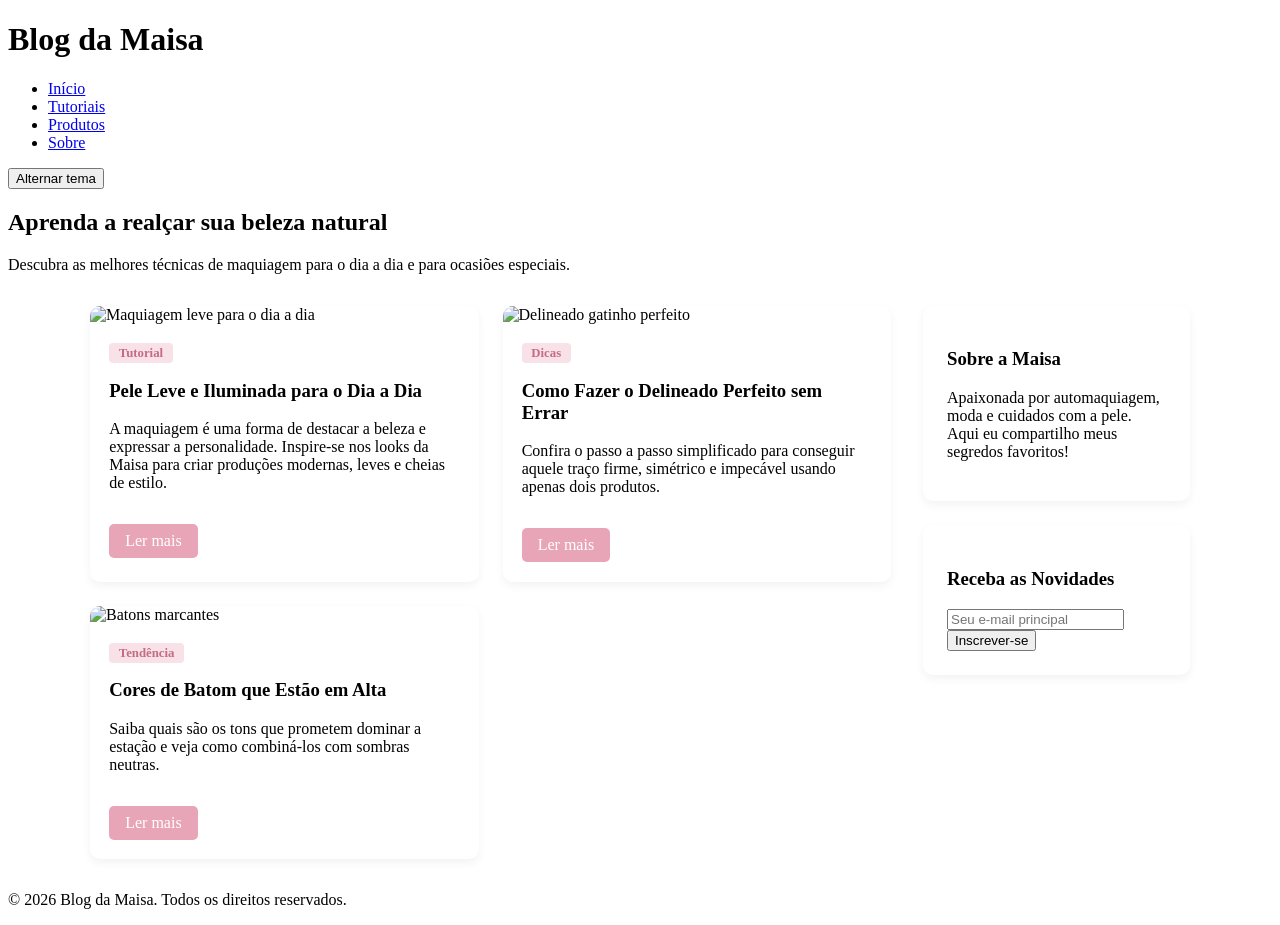
==== index.html @ 6157b51b "save" ====
<!DOCTYPE html>
<html lang="pt-br">
<head>
    <meta charset="UTF-8">
    <meta name="viewport" content="width=device-width, initial-scale=1.0">
    <title>Blog da Maisa - Dicas & Tendências de Maquiagem</title>
    <link rel="stylesheet" href="style.css">
</head>
<body>

    <header>
        <div class="logo">
            <h1>Blog da Maisa</h1>
        </div>
        <nav>
            <ul>
                <li><a href="#">Início</a></li>
                <li><a href="#">Tutoriais</a></li>
                <li><a href="#">Produtos</a></li>
                <li><a href="#">Sobre</a></li>
            </ul>
        </nav>
        <button id="theme-toggle">Alternar tema</button>
    </header>

    <section class="banner">
        <h2>Aprenda a realçar sua beleza natural</h2>
        <p>Descubra as melhores técnicas de maquiagem para o dia a dia e para ocasiões especiais.</p>
    </section>

    <main class="container">

        <section class="posts-grid">

            <article class="post-card">
                <img src="https://via.placeholder.com/400x250" alt="Maquiagem leve para o dia a dia">
                <div class="post-content">
                    <span class="tag">Tutorial</span>
                    <h3>Pele Leve e Iluminada para o Dia a Dia</h3>
                    <p>A maquiagem é uma forma de destacar a beleza e expressar a personalidade. Inspire-se nos looks da Maisa para criar produções modernas, leves e cheias de estilo.</p>
                    <a href="#" class="btn">Ler mais</a>
                </div>
            </article>

            <article class="post-card">
                <img src="https://via.placeholder.com/400x250" alt="Delineado gatinho perfeito">
                <div class="post-content">
                    <span class="tag">Dicas</span>
                    <h3>Como Fazer o Delineado Perfeito sem Errar</h3>
                    <p>Confira o passo a passo simplificado para conseguir aquele traço firme, simétrico e impecável usando apenas dois produtos.</p>
                    <a href="#" class="btn">Ler mais</a>
                </div>
            </article>

            <article class="post-card">
                <img src="https://via.placeholder.com/400x250" alt="Batons marcantes">
                <div class="post-content">
                    <span class="tag">Tendência</span>
                    <h3>Cores de Batom que Estão em Alta</h3>
                    <p>Saiba quais são os tons que prometem dominar a estação e veja como combiná-los com sombras neutras.</p>
                    <a href="#" class="btn">Ler mais</a>
                </div>
            </article>

        </section>

        <aside class="sidebar">
            <div class="widget">
                <h3>Sobre a Maisa</h3>
                <p>Apaixonada por automaquiagem, moda e cuidados com a pele. Aqui eu compartilho meus segredos favoritos!</p>
            </div>

            <div class="widget">
                <h3>Receba as Novidades</h3>
                <form class="newsletter-form">
                    <input type="email" placeholder="Seu e-mail principal" required>
                    <button type="submit">Inscrever-se</button>
                </form>
            </div>
        </aside>

    </main>

    <footer>
        <p>&copy; 2026 Blog da Maisa. Todos os direitos reservados.</p>
    </footer>
    <script>
        const toggleBtn = document.getElementById('theme-toggle')

        toggleBtn.addEventListener('click', () =>{
            document.body.classList.toggle('dark-mode');
        });
    </script>

</body>
</html>
---- style.css ----
/* Layout da página */
.container {
    display: flex;
    gap: 2rem;
    max-width: 1100px;
    width: 90%;
    margin: 2rem auto;
}

/* Grid dos Posts */
.posts-grid {
    display: grid;
    grid-template-columns: repeat(auto-fit, minmax(280px, 1fr));
    gap: 1.5rem;
    flex: 3;
}

.post-card {
    background: #fff;
    border-radius: 10px;
    overflow: hidden;
    box-shadow: 0 4px 10px rgba(0,0,0,0.05);
}

.post-card img {
    width: 100%;
    height: 180px;
    object-fit: cover;
}

.post-content {
    padding: 1.2rem;
}

.tag {
    background: #f8e1e7;
    color: #c46b85;
    padding: 0.2rem 0.6rem;
    font-size: 0.8rem;
    border-radius: 4px;
    font-weight: 600;
}

.btn {
    display: inline-block;
    margin-top: 1rem;
    background: #e8a5b8;
    color: #fff;
    padding: 0.5rem 1rem;
    text-decoration: none;
    border-radius: 5px;
}

/* Sidebar */
.sidebar {
    flex: 1;
    display: flex;
    flex-direction: column;
    gap: 1.5rem;
}

.widget {
    background: #fff;
    padding: 1.5rem;
    border-radius: 10px;
    box-shadow: 0 4px 10px rgba(0,0,0,0.05);
}

/* Responsividade para telas menores */
@media (max-width: 768px) {
    .container {
        flex-direction: column;
    }
}

body.dark-mode {
    background-color: #121212;
    color: #ffffff;
}
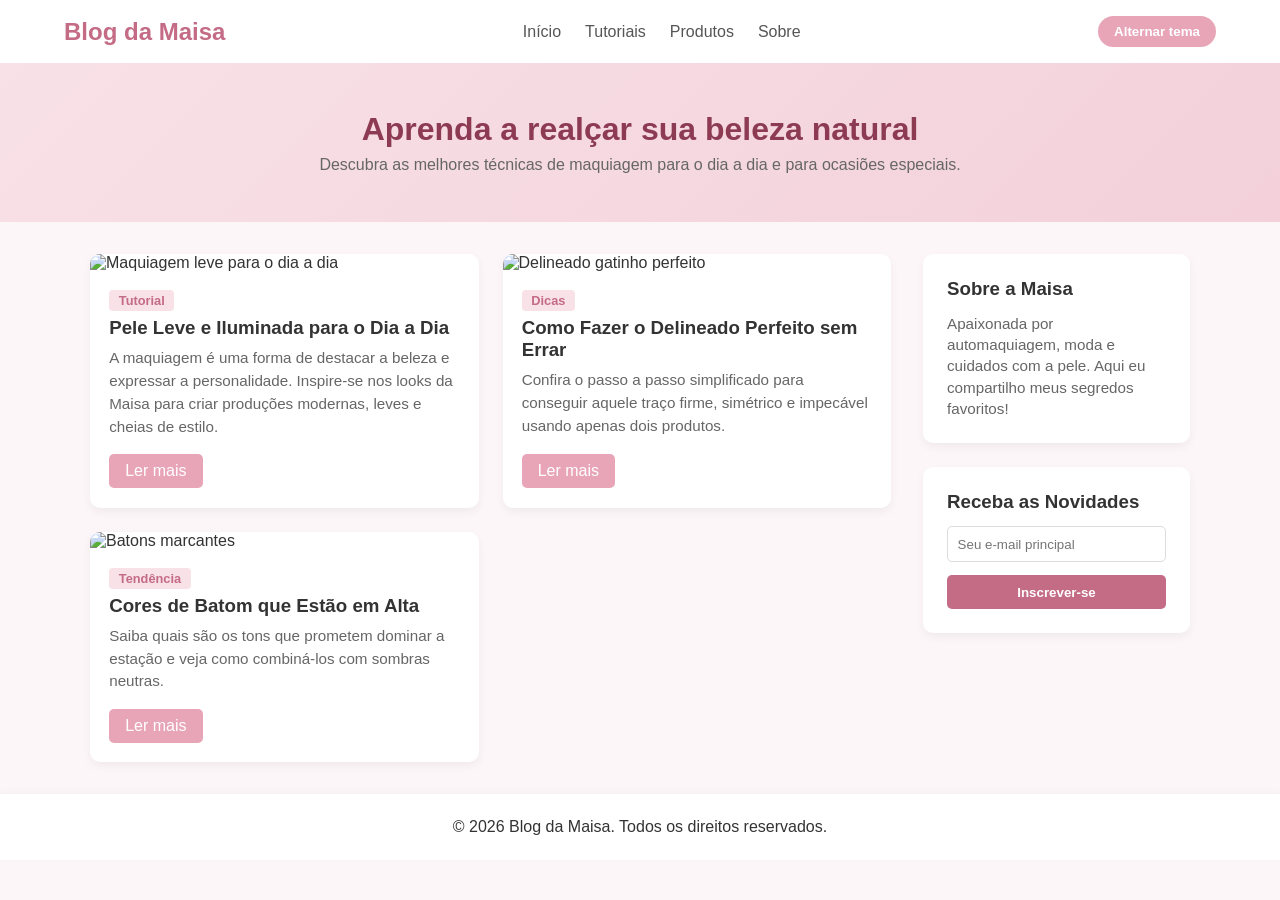
==== commit c7969ea3: "upd" ====
--- a/index.html
+++ b/index.html
@@ -84,10 +84,11 @@
     <footer>
         <p>&copy; 2026 Blog da Maisa. Todos os direitos reservados.</p>
     </footer>
+
     <script>
-        const toggleBtn = document.getElementById('theme-toggle')
+        const toggleBtn = document.getElementById('theme-toggle');
 
-        toggleBtn.addEventListener('click', () =>{
+        toggleBtn.addEventListener('click', () => {
             document.body.classList.toggle('dark-mode');
         });
     </script>
--- a/style.css
+++ b/style.css
@@ -1,4 +1,80 @@
-/* Layout da página */
+/* Resets básicos e Estilos Gerais */
+* {
+    margin: 0;
+    padding: 0;
+    box-sizing: border-box;
+    font-family: 'Segoe UI', Tahoma, Geneva, Verdana, sans-serif;
+    transition: background-color 0.3s ease, color 0.3s ease;
+}
+
+body {
+    background-color: #fdf6f8;
+    color: #333333;
+}
+
+/* Header & Navegação */
+header {
+    background-color: #ffffff;
+    padding: 1rem 5%;
+    display: flex;
+    justify-content: space-between;
+    align-items: center;
+    box-shadow: 0 2px 8px rgba(0,0,0,0.05);
+}
+
+header .logo h1 {
+    font-size: 1.5rem;
+    color: #c46b85;
+}
+
+nav ul {
+    display: flex;
+    list-style: none;
+    gap: 1.5rem;
+}
+
+nav a {
+    text-decoration: none;
+    color: #555555;
+    font-weight: 500;
+}
+
+nav a:hover {
+    color: #c46b85;
+}
+
+#theme-toggle {
+    background: #e8a5b8;
+    color: #ffffff;
+    border: none;
+    padding: 0.5rem 1rem;
+    border-radius: 20px;
+    cursor: pointer;
+    font-weight: 600;
+}
+
+#theme-toggle:hover {
+    background: #c46b85;
+}
+
+/* Banner Principal */
+.banner {
+    background: linear-gradient(135deg, #f8e1e7, #f3d0da);
+    text-align: center;
+    padding: 3rem 1rem;
+}
+
+.banner h2 {
+    color: #8c3b53;
+    font-size: 2rem;
+    margin-bottom: 0.5rem;
+}
+
+.banner p {
+    color: #666666;
+}
+
+/* Layout Container */
 .container {
     display: flex;
     gap: 2rem;
@@ -16,7 +92,7 @@
 }
 
 .post-card {
-    background: #fff;
+    background: #ffffff;
     border-radius: 10px;
     overflow: hidden;
     box-shadow: 0 4px 10px rgba(0,0,0,0.05);
@@ -30,6 +106,17 @@
 
 .post-content {
     padding: 1.2rem;
+}
+
+.post-content h3 {
+    margin: 0.5rem 0;
+    color: #333333;
+}
+
+.post-content p {
+    font-size: 0.95rem;
+    line-height: 1.5;
+    color: #666666;
 }
 
 .tag {
@@ -45,10 +132,15 @@
     display: inline-block;
     margin-top: 1rem;
     background: #e8a5b8;
-    color: #fff;
+    color: #ffffff;
     padding: 0.5rem 1rem;
     text-decoration: none;
     border-radius: 5px;
+    font-weight: 500;
+}
+
+.btn:hover {
+    background: #c46b85;
 }
 
 /* Sidebar */
@@ -60,20 +152,141 @@
 }
 
 .widget {
-    background: #fff;
+    background: #ffffff;
     padding: 1.5rem;
     border-radius: 10px;
     box-shadow: 0 4px 10px rgba(0,0,0,0.05);
 }
 
-/* Responsividade para telas menores */
+.widget h3 {
+    color: #333333;
+    margin-bottom: 0.8rem;
+}
+
+.widget p {
+    color: #666666;
+    font-size: 0.95rem;
+    line-height: 1.4;
+}
+
+.newsletter-form {
+    display: flex;
+    flex-direction: column;
+    gap: 0.8rem;
+}
+
+.newsletter-form input {
+    padding: 0.6rem;
+    border: 1px solid #ddd;
+    border-radius: 5px;
+    outline: none;
+}
+
+.newsletter-form button {
+    background: #c46b85;
+    color: #ffffff;
+    border: none;
+    padding: 0.6rem;
+    border-radius: 5px;
+    cursor: pointer;
+    font-weight: 600;
+}
+
+/* Footer */
+footer {
+    text-align: center;
+    padding: 1.5rem;
+    background: #ffffff;
+    margin-top: 2rem;
+    box-shadow: 0 -2px 8px rgba(0,0,0,0.03);
+}
+
+/* Responsividade */
 @media (max-width: 768px) {
+    header {
+        flex-direction: column;
+        gap: 1rem;
+    }
+
     .container {
         flex-direction: column;
     }
 }
 
+/* ===================================================
+   MODO ESCURO (Dark Mode - Fundo Escuro & Letras Rosas)
+   =================================================== */
+
 body.dark-mode {
     background-color: #121212;
-    color: #ffffff;
+    color: #ff9ebb; /* Cor de texto rosa clara */
+}
+
+/* Headers e Elementos em Dark Mode */
+body.dark-mode header,
+body.dark-mode footer,
+body.dark-mode .post-card,
+body.dark-mode .widget {
+    background-color: #1e1e1e;
+    box-shadow: 0 4px 10px rgba(0,0,0,0.3);
+}
+
+body.dark-mode header .logo h1,
+body.dark-mode h1,
+body.dark-mode h2,
+body.dark-mode h3,
+body.dark-mode p,
+body.dark-mode nav a,
+body.dark-mode .post-content h3,
+body.dark-mode .post-content p,
+body.dark-mode .widget h3,
+body.dark-mode .widget p,
+body.dark-mode footer p {
+    color: #ff9ebb; /* Aplica o rosa para todos os textos */
+}
+
+body.dark-mode nav a:hover {
+    color: #ff4081;
+}
+
+/* Ajuste do Banner */
+body.dark-mode .banner {
+    background: linear-gradient(135deg, #2a1a20, #1e1e1e);
+}
+
+body.dark-mode .banner h2 {
+    color: #ff69b4;
+}
+
+body.dark-mode .banner p {
+    color: #ffb6c1;
+}
+
+/* Ajuste dos Botões e Inputs */
+body.dark-mode .tag {
+    background: #3a1c26;
+    color: #ff8da1;
+}
+
+body.dark-mode .btn,
+body.dark-mode #theme-toggle,
+body.dark-mode .newsletter-form button {
+    background: #d81b60;
+    color: #ffffff;
+}
+
+body.dark-mode .btn:hover,
+body.dark-mode #theme-toggle:hover,
+body.dark-mode .newsletter-form button:hover {
+    background: #ff4081;
+}
+
+body.dark-mode .newsletter-form input {
+    background-color: #2b2b2b;
+    border: 1px solid #444444;
+    color: #ff9ebb;
+}
+
+body.dark-mode .newsletter-form input::placeholder {
+    color: #b37385;
 }
